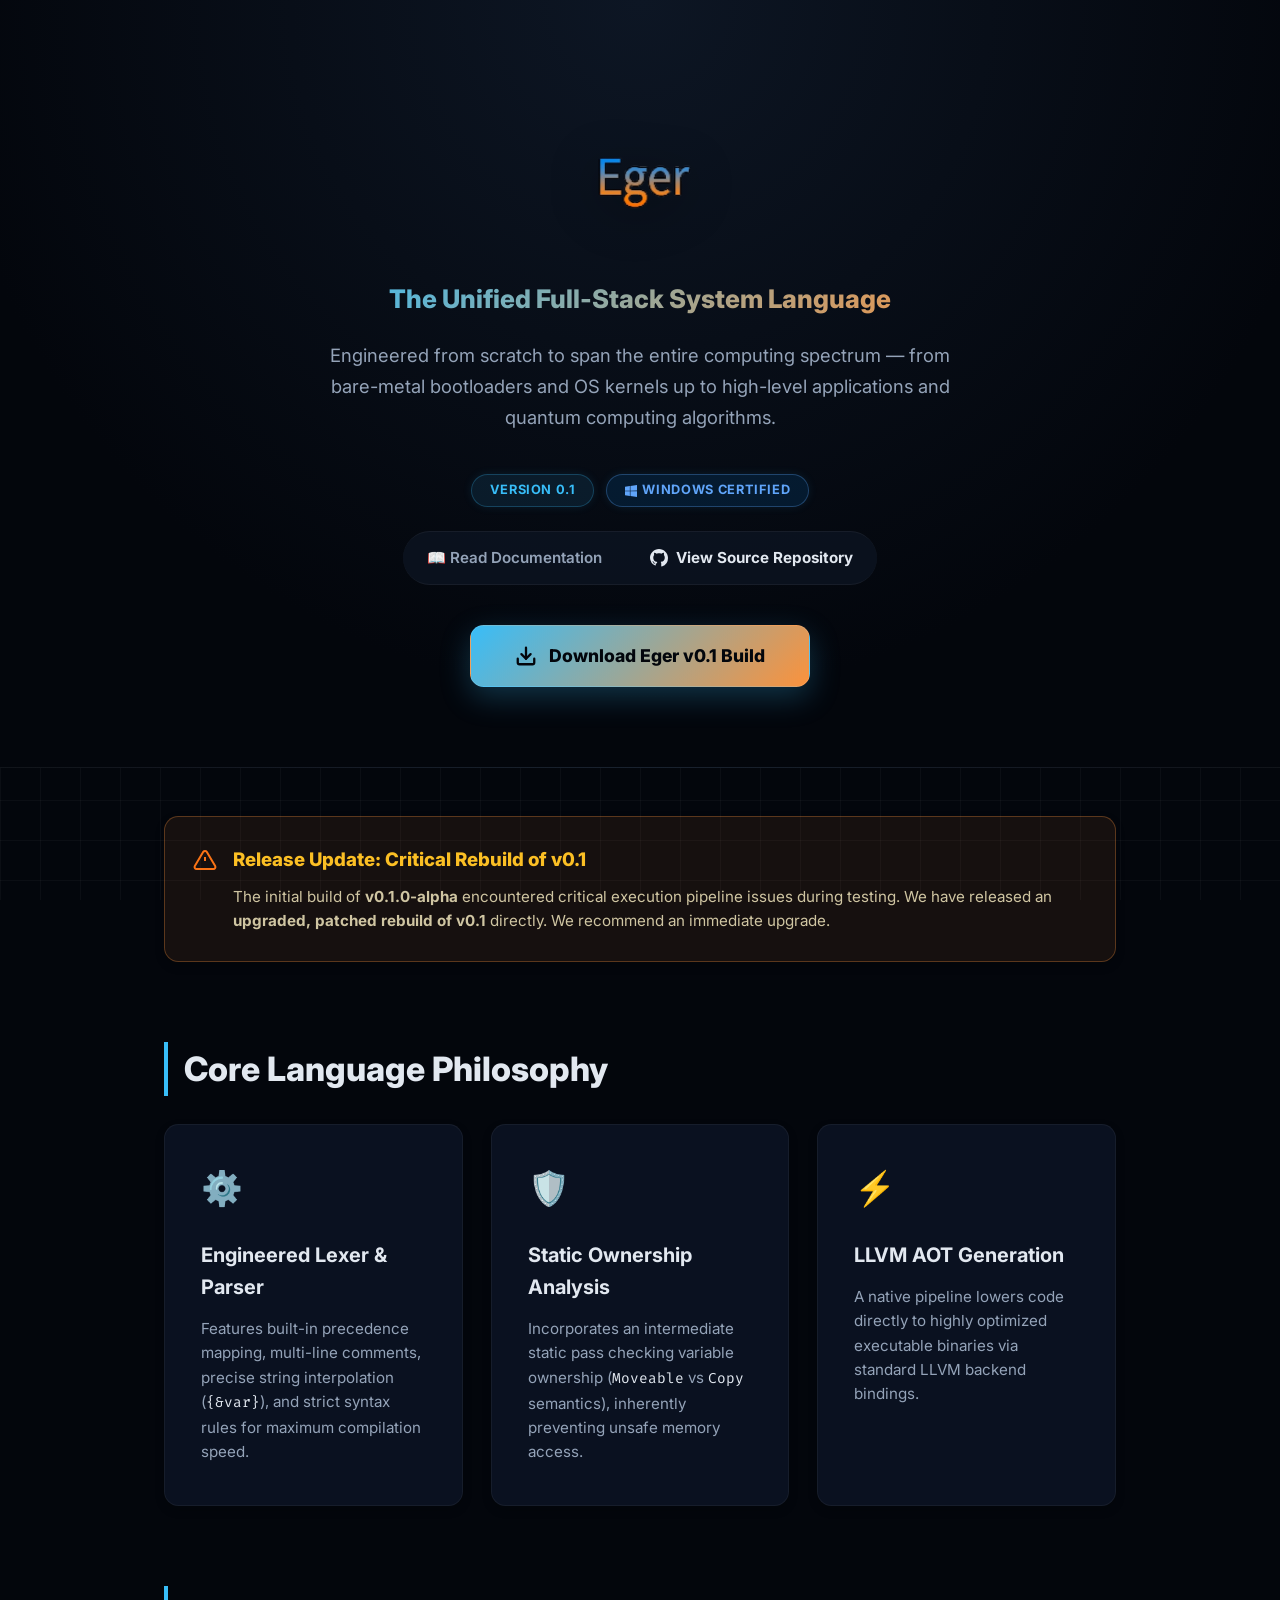
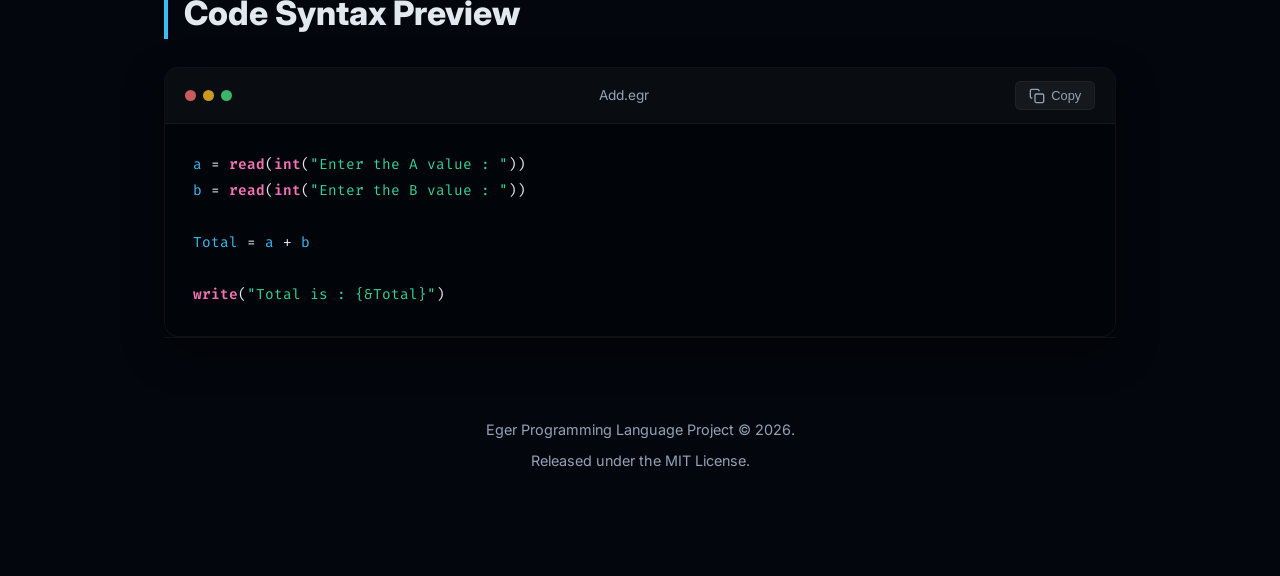
==== index.html @ 5ce7b379 "Web pages Web pages" ====
<!DOCTYPE html>
<html lang="en">
<head>
    <meta charset="UTF-8">
    <meta name="viewport" content="width=device-width, initial-scale=1.0">
    <title>Eger Programming Language | Simple. Safe. Fast.</title>
    
    <!-- Premium Fonts -->
    <link rel="preconnect" href="https://fonts.googleapis.com">
    <link rel="preconnect" href="https://fonts.gstatic.com" crossorigin>
    <link href="https://fonts.googleapis.com/css2?family=Fira+Code:wght@400;500;600&family=Inter:wght@300;400;500;600;700;800&display=swap" rel="stylesheet">
    
    <!-- External Style Link -->
    <link rel="stylesheet" href="style.css">
    
    <!-- Quick sizing override for larger logo -->
    <style>
        .eger-logo-large {
            max-width: 320px; /* Increased logo size */
            width: 100%;
            height: auto;
            margin-bottom: 1rem;
            filter: drop-shadow(0 8px 24px rgba(0, 0, 0, 0.4));
        }
    </style>
</head>
<body>

    <!-- Header & Hero Section -->
    <header class="hero-container">
        <div class="logo-stack">
            <!-- Enriched & Enlarged Logo -->
            <img src="eger_logo.png" alt="Eger Programming Language Logo" class="eger-logo eger-logo-large">
            <p class="hero-subtitle">The Unified Full-Stack System Language</p>
            <p class="hero-description">Engineered from scratch to span the entire computing spectrum — from bare-metal bootloaders and OS kernels up to high-level applications and quantum computing algorithms.</p>
        </div>

        <div class="header-actions">
            <div class="badge-wrapper">
                <span class="badge">Version 0.1</span>
                <span class="badge win-only">
                    <svg width="12" height="12" viewBox="0 0 88 88" fill="currentColor">
                        <path d="M0 12.402l35.687-4.86.016 34.423-35.67.203zm35.67 33.33l.032 34.487L0 75.334V45.929zm4.239-39.05L88 0v41.229l-48.091.276zm48.091 39.516V88L39.909 81.339v-34.69z"/>
                    </svg>
                    Windows Certified
                </span>
            </div>
            
            <nav class="nav-bar">
                <a href="docs.html" class="nav-link" target="_blank" rel="noopener noreferrer">📖 Read Documentation</a>
                <a href="https://github.com/eger-lang/Eger" class="nav-link github-link" target="_blank" rel="noopener noreferrer">
                    <svg height="18" width="18" viewBox="0 0 16 16" fill="currentColor"><path d="M8 0c4.42 0 8 3.58 8 8a8.013 8.013 0 0 1-5.45 7.59c-.4.08-.55-.17-.55-.38 0-.27.01-1.13.01-2.2 0-.75-.25-1.23-.54-1.48 1.78-.2 3.65-.88 3.65-3.95 0-.88-.31-1.59-.82-2.15.08-.2.36-1.02-.08-2.12 0 0-.67-.22-2.2.82-.64-.18-1.32-.27-2-.27-.68 0-1.36.09-2 .27-1.53-1.03-2.2-.82-2.2-.82-.44 1.1-.16 1.92-.08 2.12-.51.56-.82 1.28-.82 2.15 0 3.06 1.86 3.75 3.64 3.95-.23.2-.44.55-.51 1.07-.46.21-1.61.55-2.33-.66-.15-.24-.6-.83-1.23-.82-.67.01-.27.38.01.53.34.19.73.9.82 1.13.16.45.68.131 1.1.1.4 0 .73-.07.73-.07.01.67.01 1.3.01 1.49 0 .21-.15.45-.55.38A7.995 7.995 0 0 1 0 8c0-4.42 3.58-8 8-8Z"></path></svg>
                    View Source Repository
                </a>
            </nav>

            <div class="cta-container">
                <a href="https://github.com/eger-lang/Eger/releases/download/v0.1/Eger.v0.1.exe" class="btn-primary">
                    <svg width="22" height="22" viewBox="0 0 24 24" fill="none" stroke="currentColor" stroke-width="2.5" stroke-linecap="round" stroke-linejoin="round">
                        <path d="M21 15v4a2 2 0 0 1-2 2H5a2 2 0 0 1-2-2v-4"></path>
                        <polyline points="7 10 12 15 17 10"></polyline>
                        <line x1="12" y1="15" x2="12" y2="3"></line>
                    </svg>
                    Download Eger v0.1 Build
                </a>
            </div>
        </div>
    </header>

    <div class="main-container">
        <!-- Alert Banner -->
        <div class="alert-banner">
            <div class="alert-icon">
                <svg width="24" height="24" viewBox="0 0 24 24" fill="none" stroke="currentColor" stroke-width="2"><path d="M10.29 3.86L1.82 18a2 2 0 0 0 1.71 3h16.94a2 2 0 0 0 1.71-3L13.71 3.86a2 2 0 0 0-3.42 0z"/><line x1="12" y1="9" x2="12" y2="13"/><line x1="12" y1="17" x2="12.01" y2="17"/></svg>
            </div>
            <div class="alert-content">
                <h3>Release Update: Critical Rebuild of v0.1</h3>
                <p>The initial build of <strong>v0.1.0-alpha</strong> encountered critical execution pipeline issues during testing. We have released an <strong>upgraded, patched rebuild of v0.1</strong> directly. We recommend an immediate upgrade.</p>
            </div>
        </div>

        <!-- Architecture Cards -->
        <section class="section-grid-layout">
            <h2 class="section-title">Core Language Philosophy</h2>
            <div class="grid premium-cards">
                <div class="card">
                    <div class="card-icon">⚙️</div>
                    <h3>Engineered Lexer & Parser</h3>
                    <p>Features built-in precedence mapping, multi-line comments, precise string interpolation (<code>{&var}</code>), and strict syntax rules for maximum compilation speed.</p>
                </div>
                <div class="card">
                    <div class="card-icon">🛡️</div>
                    <h3>Static Ownership Analysis</h3>
                    <p>Incorporates an intermediate static pass checking variable ownership (<code>Moveable</code> vs <code>Copy</code> semantics), inherently preventing unsafe memory access.</p>
                </div>
                <div class="card">
                    <div class="card-icon">⚡</div>
                    <h3>LLVM AOT Generation</h3>
                    <p>A native pipeline lowers code directly to highly optimized executable binaries via standard LLVM backend bindings.</p>
                </div>
            </div>
        </section>

        <!-- Code Syntax Preview -->
        <section>
            <h2 class="section-title">Code Syntax Preview</h2>
            <div class="code-container premium-terminal">
                <div class="code-header">
                    <div class="dots"><div class="dot dot-red"></div><div class="dot dot-yellow"></div><div class="dot dot-green"></div></div>
                    <span>Add.egr</span>
                    <button class="copy-button">
                        <svg width="16" height="16" viewBox="0 0 24 24" fill="none" stroke="currentColor" stroke-width="2"><rect x="9" y="9" width="13" height="13" rx="2" ry="2"/><path d="M5 15H4a2 2 0 0 1-2-2V4a2 2 0 0 1 2-2h9a2 2 0 0 1 2 2v1"/></svg>
                        Copy
                    </button>
                </div>
                <pre><code><span class="code-var">a</span> = <span class="code-keyword">read</span>(<span class="code-keyword">int</span>(<span class="code-string">"Enter the A value : "</span>))
<span class="code-var">b</span> = <span class="code-keyword">read</span>(<span class="code-keyword">int</span>(<span class="code-string">"Enter the B value : "</span>))

<span class="code-var">Total</span> = <span class="code-var">a</span> + <span class="code-var">b</span>

<span class="code-keyword">write</span>(<span class="code-string">"Total is : {&Total}"</span>)</code></pre>
            </div>
        </section>

        <!-- Footer -->
        <footer class="premium-footer">
            <p>Eger Programming Language Project &copy; 2026.</p>
            <p>Released under the MIT License.</p>
        </footer>
    </div>

    <script src="script.js"></script>
</body>
</html>
---- style.css ----
:root {
    --bg-base: #03060c;
    --bg-surface: rgba(13, 22, 36, 0.7);
    --bg-card: #0a1120;
    --card-border: rgba(255, 255, 255, 0.05);
    --card-border-hover: rgba(56, 189, 248, 0.3);
    --shadow-base: 0 4px 10px rgba(0, 0, 0, 0.2);
    --shadow-lift: 0 15px 40px rgba(0, 0, 0, 0.4);
    
    --text-primary: #e2e8f0;
    --text-secondary: #94a3b8;
    
    /* Perfecting the Blue -> Orange gradient from your logo */
    --accent: #38bdf8; /* Blue top */
    --accent-glow: rgba(56, 189, 248, 0.25);
    --accent-gradient: linear-gradient(135deg, #38bdf8 0%, #fb923c 100%);
    --accent-orange: #f97316; /* Orange bottom */
    
    --code-bg: #010408;
    --alert-bg: rgba(251, 146, 60, 0.08); /* Derived from logo orange */
    --alert-border: rgba(251, 146, 60, 0.3);
    --alert-text: #fef3c7;
    
    --transition: 0.25s cubic-bezier(0.4, 0, 0.2, 1);
}

* { box-sizing: border-box; margin: 0; padding: 0; }

body {
    font-family: 'Inter', -apple-system, BlinkMacSystemFont, sans-serif;
    background-color: var(--bg-base);
    color: var(--text-primary);
    line-height: 1.6;
    overflow-x: hidden;
    /* Subtle background grid */
    background-image: 
        linear-gradient(rgba(255, 255, 255, 0.03) 1px, transparent 1px),
        linear-gradient(90deg, rgba(255, 255, 255, 0.03) 1px, transparent 1px);
    background-size: 40px 40px;
    background-attachment: fixed;
}

.main-container {
    max-width: 1000px;
    margin: 0 auto;
    padding: 1rem 1.5rem 4rem 1.5rem;
}

/* Header & Hero Section - Restructured Stack */
.hero-container {
    text-align: center;
    padding: 6rem 1rem 5rem 1rem;
    background: radial-gradient(circle at center top, rgba(13, 22, 36, 1) 0%, var(--bg-base) 70%);
    border-bottom: 1px solid var(--card-border);
    margin-bottom: 2rem;
}

.logo-stack { margin-bottom: 2rem; }

/* Centered image logo with depth */
.eger-logo {
    display: block;
    max-width: 260px; /* Reduced slightly for premium feel */
    margin: 0 auto 1.5rem auto;
    filter: drop-shadow(0 0 10px rgba(255, 255, 255, 0.1));
}

.hero-subtitle {
    color: var(--text-primary);
    font-size: 1.6rem;
    font-weight: 800;
    max-width: 720px;
    margin: 0 auto 1.25rem auto;
    background: var(--accent-gradient);
    -webkit-background-clip: text;
    -webkit-text-fill-color: transparent;
}

.hero-description {
    color: var(--text-secondary);
    font-size: 1.15rem;
    max-width: 660px;
    margin: 0 auto 2.5rem auto;
    line-height: 1.7;
}

/* Badges and Actions Stacked below */
.header-actions {
    display: flex;
    flex-direction: column;
    align-items: center;
    gap: 1.5rem;
}

.badge-wrapper {
    display: flex;
    justify-content: center;
    gap: 0.75rem;
    flex-wrap: wrap;
}

.badge {
    background: rgba(56, 189, 248, 0.1);
    color: var(--accent);
    border: 1px solid rgba(56, 189, 248, 0.25);
    padding: 0.35rem 1.1rem;
    border-radius: 9999px;
    font-size: 0.8rem;
    font-weight: 700;
    text-transform: uppercase;
    letter-spacing: 0.05em;
    box-shadow: 0 0 10px rgba(56, 189, 248, 0.1);
}

.badge.win-only {
    background: rgba(0, 120, 212, 0.15);
    color: #60a5fa;
    border-color: rgba(96, 165, 250, 0.3);
    display: inline-flex;
    align-items: center;
    gap: 0.35rem;
}

/* Nav Bar: Clear Separation and Better Hovers */
nav.nav-bar {
    display: flex;
    justify-content: center;
    gap: 0.5rem;
    border-top: 1px solid rgba(255, 255, 255, 0.05);
    border-bottom: 1px solid rgba(255, 255, 255, 0.05);
    padding: 0.25rem;
    border-radius: 999px;
    background: var(--bg-surface);
}

.nav-link {
    color: var(--text-secondary);
    text-decoration: none;
    font-weight: 600;
    font-size: 0.95rem;
    padding: 0.6rem 1.25rem;
    border-radius: 999px;
    transition: var(--transition);
    display: flex;
    align-items: center;
    gap: 0.5rem;
}

.nav-link:hover {
    color: var(--text-primary);
    background: rgba(255, 255, 255, 0.04);
}

.github-link { color: var(--text-primary); font-weight: 700; }
.github-link:hover { color: white; background: rgba(56, 189, 248, 0.08); }

/* Tactile Download Button */
.cta-container { margin-top: 1rem; }

.btn-primary {
    display: inline-flex;
    align-items: center;
    gap: 0.8rem;
    background: var(--accent-gradient);
    color: #03060c;
    padding: 1rem 2.75rem;
    border-radius: 0.85rem;
    text-decoration: none;
    font-weight: 800;
    font-size: 1.1rem;
    box-shadow: 0 10px 30px var(--accent-glow);
    transition: var(--transition);
    border: 1px solid rgba(255, 255, 255, 0.1);
}

.btn-primary:hover {
    transform: translateY(-2px);
    box-shadow: 0 15px 45px rgba(56, 189, 248, 0.4);
    border-color: rgba(255, 255, 255, 0.3);
}

/* Alert Banner - More Integrated Orange */
.alert-banner {
    background-color: var(--alert-bg);
    border: 1px solid var(--alert-border);
    color: var(--alert-text);
    padding: 1.75rem;
    border-radius: 0.9rem;
    margin: 0rem 0 3.5rem 0;
    display: flex;
    gap: 1rem;
    box-shadow: var(--shadow-base);
    align-items: flex-start;
}

.alert-icon {
    color: var(--accent-orange);
    margin-top: 0.2rem;
    flex-shrink: 0;
}

.alert-content h3 {
    margin-bottom: 0.6rem;
    color: #fbbf24;
    font-weight: 800;
}

.alert-content p { font-size: 0.95rem; line-height: 1.6; color: rgba(254, 243, 199, 0.8); }

/* Architecture Cards - Improved grid and depth */
.section-grid-layout { margin: 5rem 0; }

.section-title {
    font-size: 2.1rem;
    font-weight: 800;
    margin-bottom: 1.75rem;
    border-left: 4px solid var(--accent);
    padding-left: 1rem;
    display: inline-block;
}

.grid {
    display: grid;
    grid-template-columns: repeat(auto-fit, minmax(280px, 1fr));
    gap: 1.75rem;
}

.card {
    background-color: var(--bg-card);
    padding: 2.25rem 2.25rem 2.5rem 2.25rem;
    border-radius: 0.9rem;
    border: 1px solid var(--card-border);
    transition: var(--transition);
    box-shadow: var(--shadow-base);
    position: relative;
    overflow: hidden;
}

.card:hover {
    transform: translateY(-5px);
    border-color: var(--card-border-hover);
    box-shadow: var(--shadow-lift);
}

.card:hover::before {
    content: '';
    position: absolute;
    top: 0; left: 0;
    width: 100%; height: 3px;
    background: var(--accent-gradient);
}

.card-icon {
    font-size: 2.1rem;
    margin-bottom: 1.5rem;
    display: inline-block;
}

.card h3 { margin-bottom: 0.9rem; font-weight: 700; font-size: 1.25rem; }
.card p { color: var(--text-secondary); font-size: 0.95rem; line-height: 1.6; }

/* Code Syntax Preview - Full IDE Feel */
.premium-terminal {
    background-color: var(--code-bg);
    border-radius: 0.9rem;
    border: 1px solid var(--card-border);
    overflow: hidden;
    box-shadow: var(--shadow-lift);
}

.code-header {
    background-color: rgba(255, 255, 255, 0.03);
    padding: 0.8rem 1.25rem;
    border-bottom: 1px solid var(--card-border);
    display: flex;
    justify-content: space-between;
    align-items: center;
    font-size: 0.85rem;
    color: var(--text-secondary);
}

.dots { display: flex; gap: 0.45rem; }
.dot { width: 11px; height: 11px; border-radius: 50%; opacity: 0.8; }
.dot-red { background-color: #f87171; }
.dot-yellow { background-color: #fbbf24; }
.dot-green { background-color: #4ade80; }

.copy-button {
    background: rgba(255, 255, 255, 0.05);
    border: 1px solid var(--card-border);
    color: var(--text-secondary);
    padding: 0.35rem 0.8rem;
    border-radius: 0.35rem;
    font-size: 0.8rem;
    cursor: pointer;
    transition: var(--transition);
    display: flex;
    align-items: center;
    gap: 0.4rem;
}

.copy-button:hover { background: rgba(255, 255, 255, 0.1); color: var(--text-primary); }

pre { padding: 1.75rem; overflow-x: auto; }
code { font-family: 'Fira Code', monospace; font-size: 0.9rem; color: #e2e8f0; line-height: 1.8; }

/* Refining Syntax highlighting for premium look */
.code-keyword { color: #f472b6; font-weight: 600; }
.code-var { color: var(--accent); }
.code-num { color: #fbbf24; }
.code-string { color: #34d399; }
.code-comment { color: #64748b; font-style: italic; opacity: 0.7; }

/* Footer */
.premium-footer {
    text-align: center;
    padding: 5rem 0 2rem 0;
    color: var(--text-secondary);
    border-top: 1px solid var(--card-border);
    font-size: 0.9rem;
}
.premium-footer p { margin-bottom: 0.5rem; }
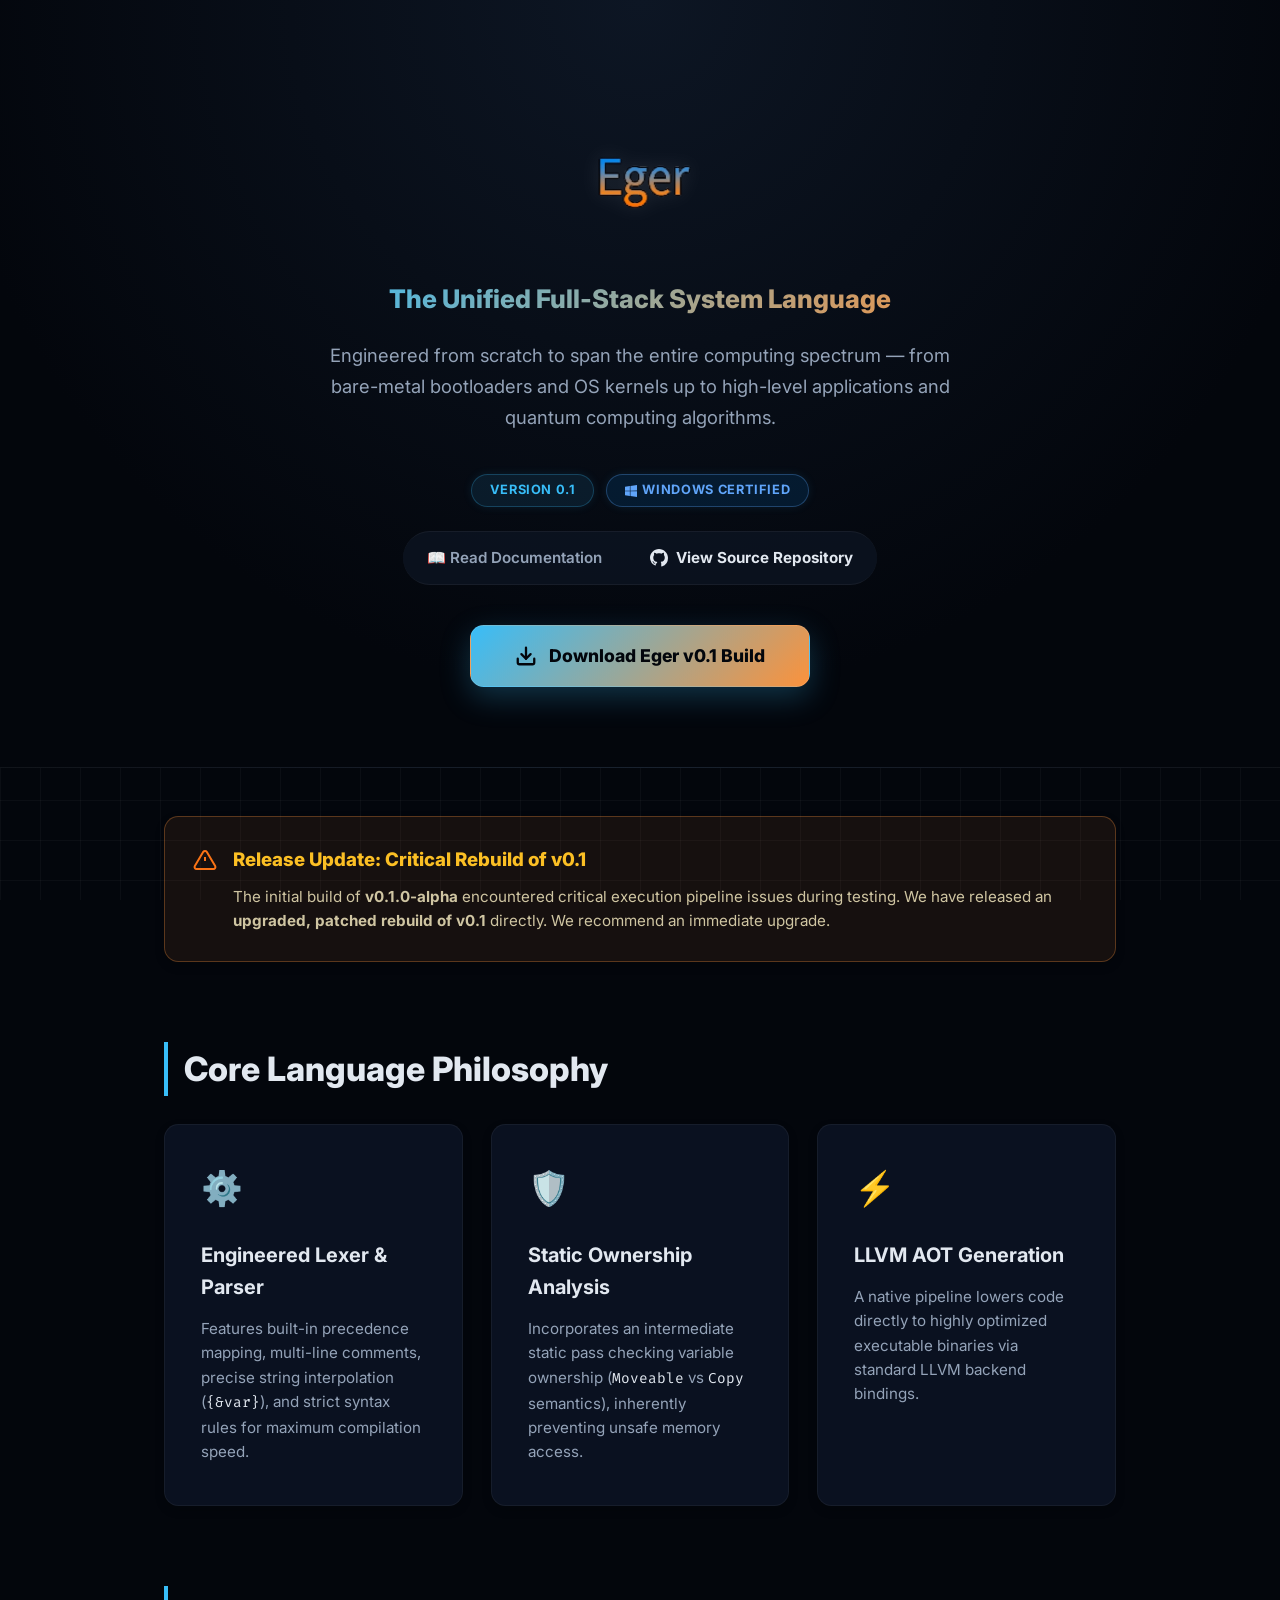
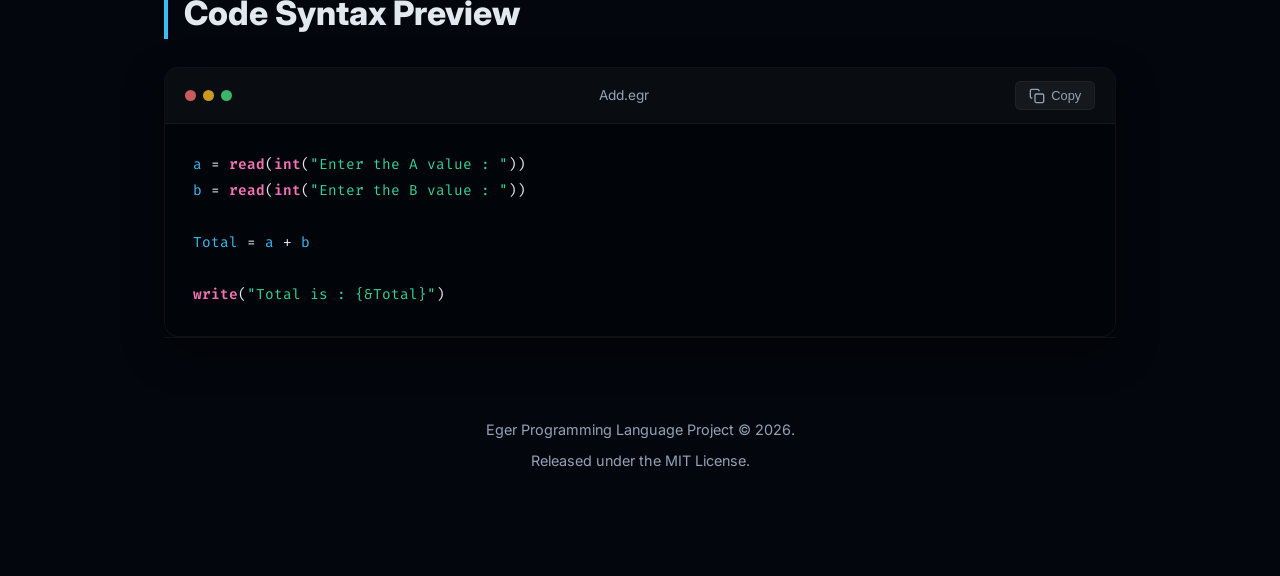
==== commit 8510dbfc: "index.html" ====
--- a/index.html
+++ b/index.html
@@ -16,11 +16,10 @@
     <!-- Quick sizing override for larger logo -->
     <style>
         .eger-logo-large {
-            max-width: 320px; /* Increased logo size */
+            max-width: 320px;
             width: 100%;
             height: auto;
             margin-bottom: 1rem;
-            filter: drop-shadow(0 8px 24px rgba(0, 0, 0, 0.4));
         }
     </style>
 </head>
@@ -31,7 +30,7 @@
         <div class="logo-stack">
             <!-- Enriched & Enlarged Logo -->
             <img src="eger_logo.png" alt="Eger Programming Language Logo" class="eger-logo eger-logo-large">
-            <p class="hero-subtitle">The Unified Full-Stack System Language</p>
+            <h1 class="hero-subtitle">The Unified Full-Stack System Language</h1>
             <p class="hero-description">Engineered from scratch to span the entire computing spectrum — from bare-metal bootloaders and OS kernels up to high-level applications and quantum computing algorithms.</p>
         </div>
 
@@ -47,7 +46,7 @@
             </div>
             
             <nav class="nav-bar">
-                <a href="docs.html" class="nav-link" target="_blank" rel="noopener noreferrer">📖 Read Documentation</a>
+                <a href="docs.html" class="nav-link" target="_self">📖 Read Documentation</a>
                 <a href="https://github.com/eger-lang/Eger" class="nav-link github-link" target="_blank" rel="noopener noreferrer">
                     <svg height="18" width="18" viewBox="0 0 16 16" fill="currentColor"><path d="M8 0c4.42 0 8 3.58 8 8a8.013 8.013 0 0 1-5.45 7.59c-.4.08-.55-.17-.55-.38 0-.27.01-1.13.01-2.2 0-.75-.25-1.23-.54-1.48 1.78-.2 3.65-.88 3.65-3.95 0-.88-.31-1.59-.82-2.15.08-.2.36-1.02-.08-2.12 0 0-.67-.22-2.2.82-.64-.18-1.32-.27-2-.27-.68 0-1.36.09-2 .27-1.53-1.03-2.2-.82-2.2-.82-.44 1.1-.16 1.92-.08 2.12-.51.56-.82 1.28-.82 2.15 0 3.06 1.86 3.75 3.64 3.95-.23.2-.44.55-.51 1.07-.46.21-1.61.55-2.33-.66-.15-.24-.6-.83-1.23-.82-.67.01-.27.38.01.53.34.19.73.9.82 1.13.16.45.68.131 1.1.1.4 0 .73-.07.73-.07.01.67.01 1.3.01 1.49 0 .21-.15.45-.55.38A7.995 7.995 0 0 1 0 8c0-4.42 3.58-8 8-8Z"></path></svg>
                     View Source Repository
@@ -131,4 +130,4 @@
 
     <script src="script.js"></script>
 </body>
-</html>+</html>
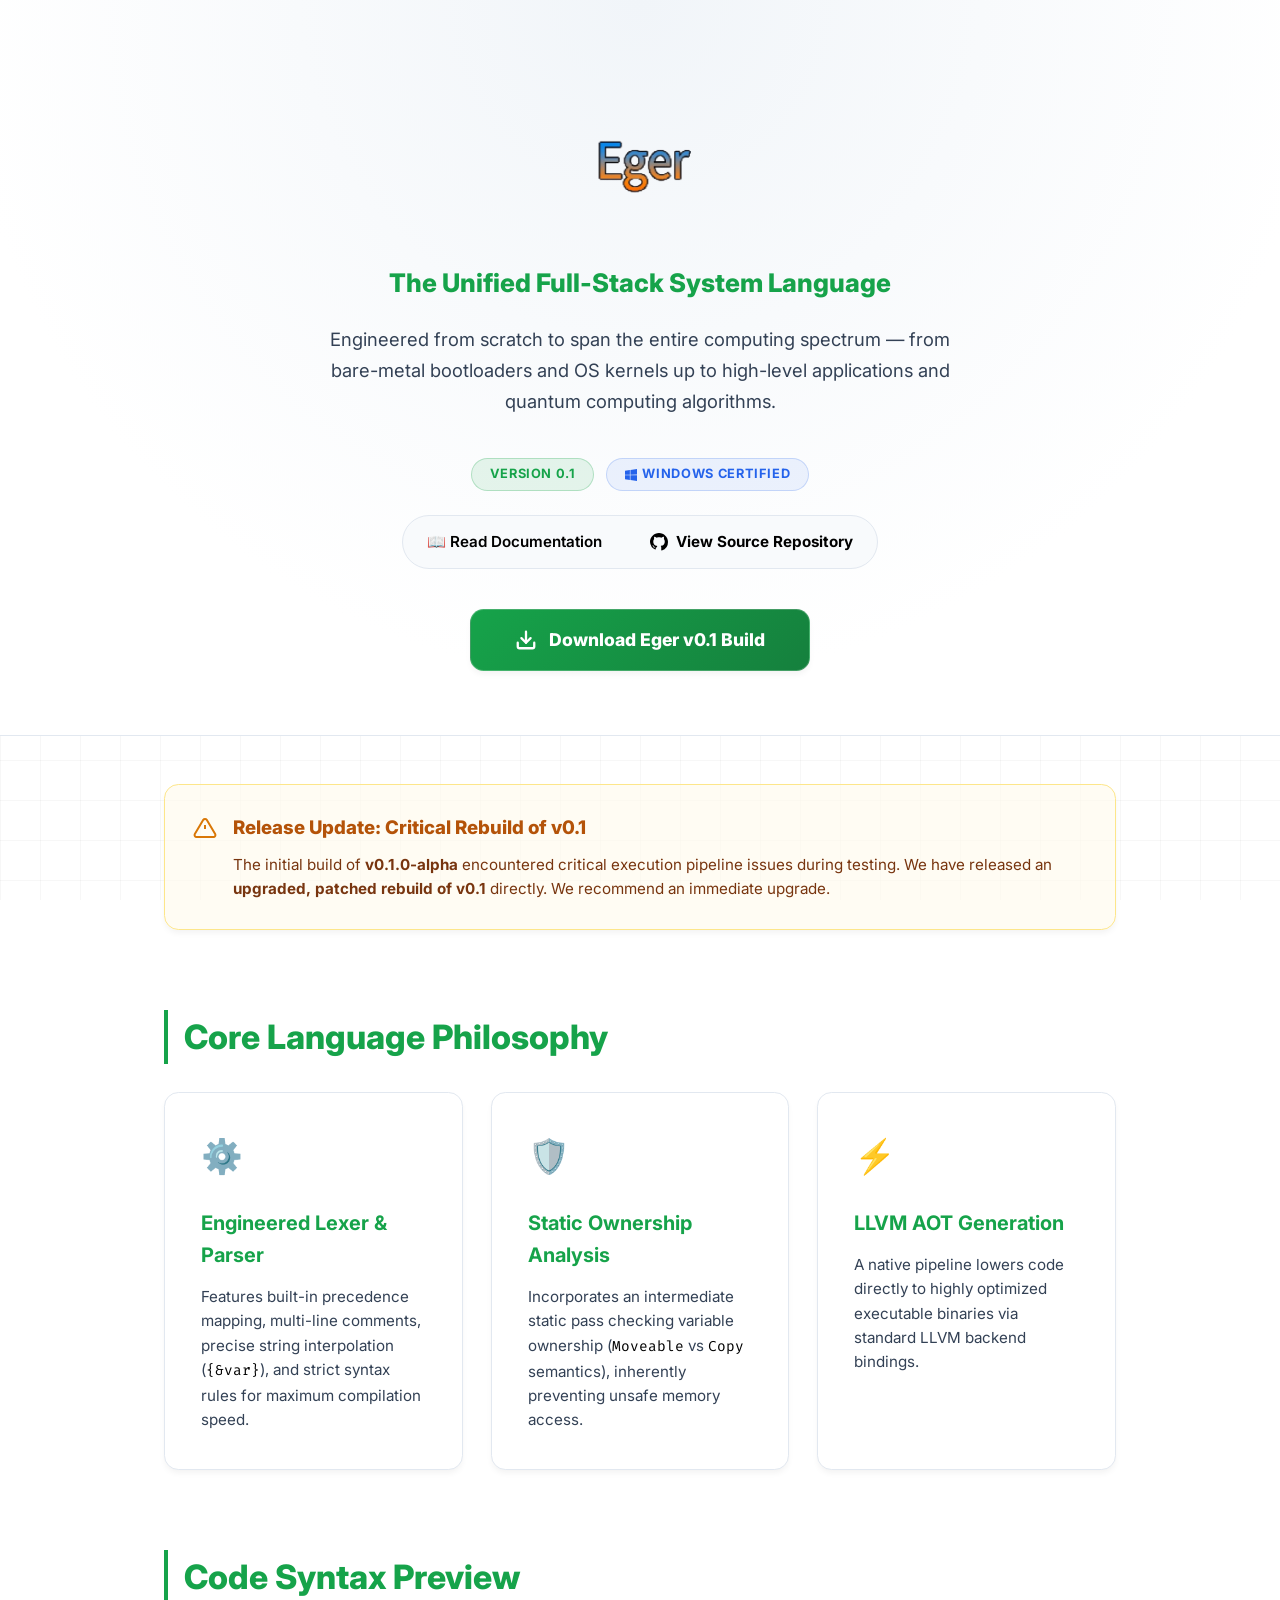
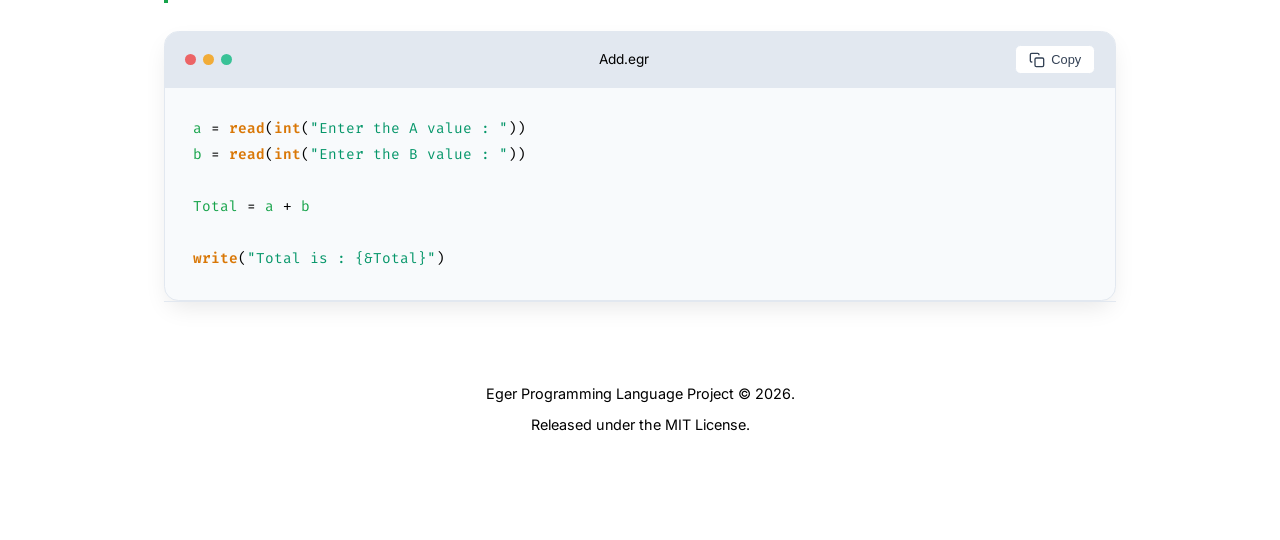
==== commit 6ccc1d01: "index.html bug fixed" ====
--- a/index.html
+++ b/index.html
@@ -47,7 +47,7 @@
             
             <nav class="nav-bar">
                 <a href="docs.html" class="nav-link" target="_self">📖 Read Documentation</a>
-                <a href="https://github.com/eger-lang/Eger" class="nav-link github-link" target="_blank" rel="noopener noreferrer">
+                <a href="docs.html" class="nav-link github-link" target="_blank" rel="noopener noreferrer">
                     <svg height="18" width="18" viewBox="0 0 16 16" fill="currentColor"><path d="M8 0c4.42 0 8 3.58 8 8a8.013 8.013 0 0 1-5.45 7.59c-.4.08-.55-.17-.55-.38 0-.27.01-1.13.01-2.2 0-.75-.25-1.23-.54-1.48 1.78-.2 3.65-.88 3.65-3.95 0-.88-.31-1.59-.82-2.15.08-.2.36-1.02-.08-2.12 0 0-.67-.22-2.2.82-.64-.18-1.32-.27-2-.27-.68 0-1.36.09-2 .27-1.53-1.03-2.2-.82-2.2-.82-.44 1.1-.16 1.92-.08 2.12-.51.56-.82 1.28-.82 2.15 0 3.06 1.86 3.75 3.64 3.95-.23.2-.44.55-.51 1.07-.46.21-1.61.55-2.33-.66-.15-.24-.6-.83-1.23-.82-.67.01-.27.38.01.53.34.19.73.9.82 1.13.16.45.68.131 1.1.1.4 0 .73-.07.73-.07.01.67.01 1.3.01 1.49 0 .21-.15.45-.55.38A7.995 7.995 0 0 1 0 8c0-4.42 3.58-8 8-8Z"></path></svg>
                     View Source Repository
                 </a>
--- a/style.css
+++ b/style.css
@@ -1,25 +1,25 @@
 :root {
-    --bg-base: #03060c;
-    --bg-surface: rgba(13, 22, 36, 0.7);
-    --bg-card: #0a1120;
-    --card-border: rgba(255, 255, 255, 0.05);
-    --card-border-hover: rgba(56, 189, 248, 0.3);
-    --shadow-base: 0 4px 10px rgba(0, 0, 0, 0.2);
-    --shadow-lift: 0 15px 40px rgba(0, 0, 0, 0.4);
+    --bg-base: #ffffff;
+    --bg-surface: #f8fafc;
+    --bg-card: #ffffff;
+    --card-border: #e2e8f0;
+    --card-border-hover: #16a34a;
+    --shadow-base: 0 4px 6px -1px rgba(0, 0, 0, 0.05);
+    --shadow-lift: 0 10px 25px -5px rgba(0, 0, 0, 0.1);
     
-    --text-primary: #e2e8f0;
-    --text-secondary: #94a3b8;
+    --text-primary: #000000;
+    --text-secondary: #334155;
     
-    /* Perfecting the Blue -> Orange gradient from your logo */
-    --accent: #38bdf8; /* Blue top */
-    --accent-glow: rgba(56, 189, 248, 0.25);
-    --accent-gradient: linear-gradient(135deg, #38bdf8 0%, #fb923c 100%);
-    --accent-orange: #f97316; /* Orange bottom */
+    /* Green Accent Palette */
+    --accent: #16a34a; /* Emerald green */
+    --accent-glow: rgba(22, 163, 74, 0.15);
+    --accent-gradient: linear-gradient(135deg, #16a34a 0%, #15803d 100%);
+    --accent-orange: #d97706;
     
-    --code-bg: #010408;
-    --alert-bg: rgba(251, 146, 60, 0.08); /* Derived from logo orange */
-    --alert-border: rgba(251, 146, 60, 0.3);
-    --alert-text: #fef3c7;
+    --code-bg: #f8fafc;
+    --alert-bg: #fffbeeb0;
+    --alert-border: #fde68a;
+    --alert-text: #78350f;
     
     --transition: 0.25s cubic-bezier(0.4, 0, 0.2, 1);
 }
@@ -34,10 +34,26 @@
     overflow-x: hidden;
     /* Subtle background grid */
     background-image: 
-        linear-gradient(rgba(255, 255, 255, 0.03) 1px, transparent 1px),
-        linear-gradient(90deg, rgba(255, 255, 255, 0.03) 1px, transparent 1px);
+        linear-gradient(rgba(0, 0, 0, 0.03) 1px, transparent 1px),
+        linear-gradient(90deg, rgba(0, 0, 0, 0.03) 1px, transparent 1px);
     background-size: 40px 40px;
     background-attachment: fixed;
+}
+
+/* Force Green Headlines Across Site */
+h1, h2, h3, h4, h5, h6, 
+.section-title, 
+.hero-subtitle, 
+.card h3, 
+.doc-content h2, 
+.doc-content h3, 
+.doc-sidebar h4 {
+    color: #16a34a !important;
+}
+
+/* Base Body & Paragraph Texts */
+p, span, li, td, th {
+    color: var(--text-primary);
 }
 
 .main-container {
@@ -46,34 +62,28 @@
     padding: 1rem 1.5rem 4rem 1.5rem;
 }
 
-/* Header & Hero Section - Restructured Stack */
+/* Header & Hero Section */
 .hero-container {
     text-align: center;
-    padding: 6rem 1rem 5rem 1rem;
-    background: radial-gradient(circle at center top, rgba(13, 22, 36, 1) 0%, var(--bg-base) 70%);
+    padding: 5rem 1rem 4rem 1rem;
+    background: radial-gradient(circle at center top, #f1f5f9 0%, var(--bg-base) 70%);
     border-bottom: 1px solid var(--card-border);
     margin-bottom: 2rem;
 }
 
 .logo-stack { margin-bottom: 2rem; }
 
-/* Centered image logo with depth */
 .eger-logo {
     display: block;
-    max-width: 260px; /* Reduced slightly for premium feel */
+    max-width: 260px;
     margin: 0 auto 1.5rem auto;
-    filter: drop-shadow(0 0 10px rgba(255, 255, 255, 0.1));
 }
 
 .hero-subtitle {
-    color: var(--text-primary);
     font-size: 1.6rem;
     font-weight: 800;
     max-width: 720px;
     margin: 0 auto 1.25rem auto;
-    background: var(--accent-gradient);
-    -webkit-background-clip: text;
-    -webkit-text-fill-color: transparent;
 }
 
 .hero-description {
@@ -84,7 +94,6 @@
     line-height: 1.7;
 }
 
-/* Badges and Actions Stacked below */
 .header-actions {
     display: flex;
     flex-direction: column;
@@ -100,41 +109,39 @@
 }
 
 .badge {
-    background: rgba(56, 189, 248, 0.1);
+    background: rgba(22, 163, 74, 0.1);
     color: var(--accent);
-    border: 1px solid rgba(56, 189, 248, 0.25);
+    border: 1px solid rgba(22, 163, 74, 0.25);
     padding: 0.35rem 1.1rem;
     border-radius: 9999px;
     font-size: 0.8rem;
     font-weight: 700;
     text-transform: uppercase;
     letter-spacing: 0.05em;
-    box-shadow: 0 0 10px rgba(56, 189, 248, 0.1);
 }
 
 .badge.win-only {
-    background: rgba(0, 120, 212, 0.15);
-    color: #60a5fa;
-    border-color: rgba(96, 165, 250, 0.3);
+    background: rgba(37, 99, 235, 0.08);
+    color: #2563eb;
+    border-color: rgba(37, 99, 235, 0.2);
     display: inline-flex;
     align-items: center;
     gap: 0.35rem;
 }
 
-/* Nav Bar: Clear Separation and Better Hovers */
+/* Navigation Bar */
 nav.nav-bar {
     display: flex;
     justify-content: center;
     gap: 0.5rem;
-    border-top: 1px solid rgba(255, 255, 255, 0.05);
-    border-bottom: 1px solid rgba(255, 255, 255, 0.05);
+    border: 1px solid var(--card-border);
     padding: 0.25rem;
     border-radius: 999px;
     background: var(--bg-surface);
 }
 
 .nav-link {
-    color: var(--text-secondary);
+    color: var(--text-primary);
     text-decoration: none;
     font-weight: 600;
     font-size: 0.95rem;
@@ -147,14 +154,14 @@
 }
 
 .nav-link:hover {
-    color: var(--text-primary);
-    background: rgba(255, 255, 255, 0.04);
+    color: var(--accent);
+    background: rgba(22, 163, 74, 0.08);
 }
 
 .github-link { color: var(--text-primary); font-weight: 700; }
-.github-link:hover { color: white; background: rgba(56, 189, 248, 0.08); }
-
-/* Tactile Download Button */
+.github-link:hover { color: var(--accent); background: rgba(22, 163, 74, 0.08); }
+
+/* Download Button */
 .cta-container { margin-top: 1rem; }
 
 .btn-primary {
@@ -162,24 +169,23 @@
     align-items: center;
     gap: 0.8rem;
     background: var(--accent-gradient);
-    color: #03060c;
+    color: #ffffff;
     padding: 1rem 2.75rem;
     border-radius: 0.85rem;
     text-decoration: none;
     font-weight: 800;
     font-size: 1.1rem;
-    box-shadow: 0 10px 30px var(--accent-glow);
+    box-shadow: var(--shadow-base);
     transition: var(--transition);
-    border: 1px solid rgba(255, 255, 255, 0.1);
+    border: 1px solid rgba(255, 255, 255, 0.2);
 }
 
 .btn-primary:hover {
     transform: translateY(-2px);
-    box-shadow: 0 15px 45px rgba(56, 189, 248, 0.4);
-    border-color: rgba(255, 255, 255, 0.3);
-}
-
-/* Alert Banner - More Integrated Orange */
+    box-shadow: var(--shadow-lift);
+}
+
+/* Alert Banner */
 .alert-banner {
     background-color: var(--alert-bg);
     border: 1px solid var(--alert-border);
@@ -201,13 +207,13 @@
 
 .alert-content h3 {
     margin-bottom: 0.6rem;
-    color: #fbbf24;
+    color: #b45309 !important;
     font-weight: 800;
 }
 
-.alert-content p { font-size: 0.95rem; line-height: 1.6; color: rgba(254, 243, 199, 0.8); }
-
-/* Architecture Cards - Improved grid and depth */
+.alert-content p { font-size: 0.95rem; line-height: 1.6; color: var(--alert-text); }
+
+/* Architecture Section */
 .section-grid-layout { margin: 5rem 0; }
 
 .section-title {
@@ -227,7 +233,7 @@
 
 .card {
     background-color: var(--bg-card);
-    padding: 2.25rem 2.25rem 2.5rem 2.25rem;
+    padding: 2.25rem;
     border-radius: 0.9rem;
     border: 1px solid var(--card-border);
     transition: var(--transition);
@@ -237,7 +243,7 @@
 }
 
 .card:hover {
-    transform: translateY(-5px);
+    transform: translateY(-4px);
     border-color: var(--card-border-hover);
     box-shadow: var(--shadow-lift);
 }
@@ -259,7 +265,7 @@
 .card h3 { margin-bottom: 0.9rem; font-weight: 700; font-size: 1.25rem; }
 .card p { color: var(--text-secondary); font-size: 0.95rem; line-height: 1.6; }
 
-/* Code Syntax Preview - Full IDE Feel */
+/* Code Syntax Preview */
 .premium-terminal {
     background-color: var(--code-bg);
     border-radius: 0.9rem;
@@ -269,24 +275,24 @@
 }
 
 .code-header {
-    background-color: rgba(255, 255, 255, 0.03);
+    background-color: #e2e8f0;
     padding: 0.8rem 1.25rem;
     border-bottom: 1px solid var(--card-border);
     display: flex;
     justify-content: space-between;
     align-items: center;
     font-size: 0.85rem;
-    color: var(--text-secondary);
+    color: var(--text-primary);
 }
 
 .dots { display: flex; gap: 0.45rem; }
 .dot { width: 11px; height: 11px; border-radius: 50%; opacity: 0.8; }
-.dot-red { background-color: #f87171; }
-.dot-yellow { background-color: #fbbf24; }
-.dot-green { background-color: #4ade80; }
+.dot-red { background-color: #ef4444; }
+.dot-yellow { background-color: #f59e0b; }
+.dot-green { background-color: #10b981; }
 
 .copy-button {
-    background: rgba(255, 255, 255, 0.05);
+    background: #ffffff;
     border: 1px solid var(--card-border);
     color: var(--text-secondary);
     padding: 0.35rem 0.8rem;
@@ -299,17 +305,17 @@
     gap: 0.4rem;
 }
 
-.copy-button:hover { background: rgba(255, 255, 255, 0.1); color: var(--text-primary); }
+.copy-button:hover { background: #f1f5f9; color: var(--text-primary); }
 
 pre { padding: 1.75rem; overflow-x: auto; }
-code { font-family: 'Fira Code', monospace; font-size: 0.9rem; color: #e2e8f0; line-height: 1.8; }
-
-/* Refining Syntax highlighting for premium look */
-.code-keyword { color: #f472b6; font-weight: 600; }
-.code-var { color: var(--accent); }
-.code-num { color: #fbbf24; }
-.code-string { color: #34d399; }
-.code-comment { color: #64748b; font-style: italic; opacity: 0.7; }
+code { font-family: 'Fira Code', monospace; font-size: 0.9rem; color: #000000; line-height: 1.8; }
+
+/* Code Syntax Highlighting */
+.code-keyword { color: #d97706; font-weight: 600; }
+.code-var { color: #16a34a; }
+.code-num { color: #b45309; }
+.code-string { color: #059669; }
+.code-comment { color: #64748b; font-style: italic; }
 
 /* Footer */
 .premium-footer {
@@ -319,4 +325,4 @@
     border-top: 1px solid var(--card-border);
     font-size: 0.9rem;
 }
-.premium-footer p { margin-bottom: 0.5rem; }+.premium-footer p { margin-bottom: 0.5rem; }
